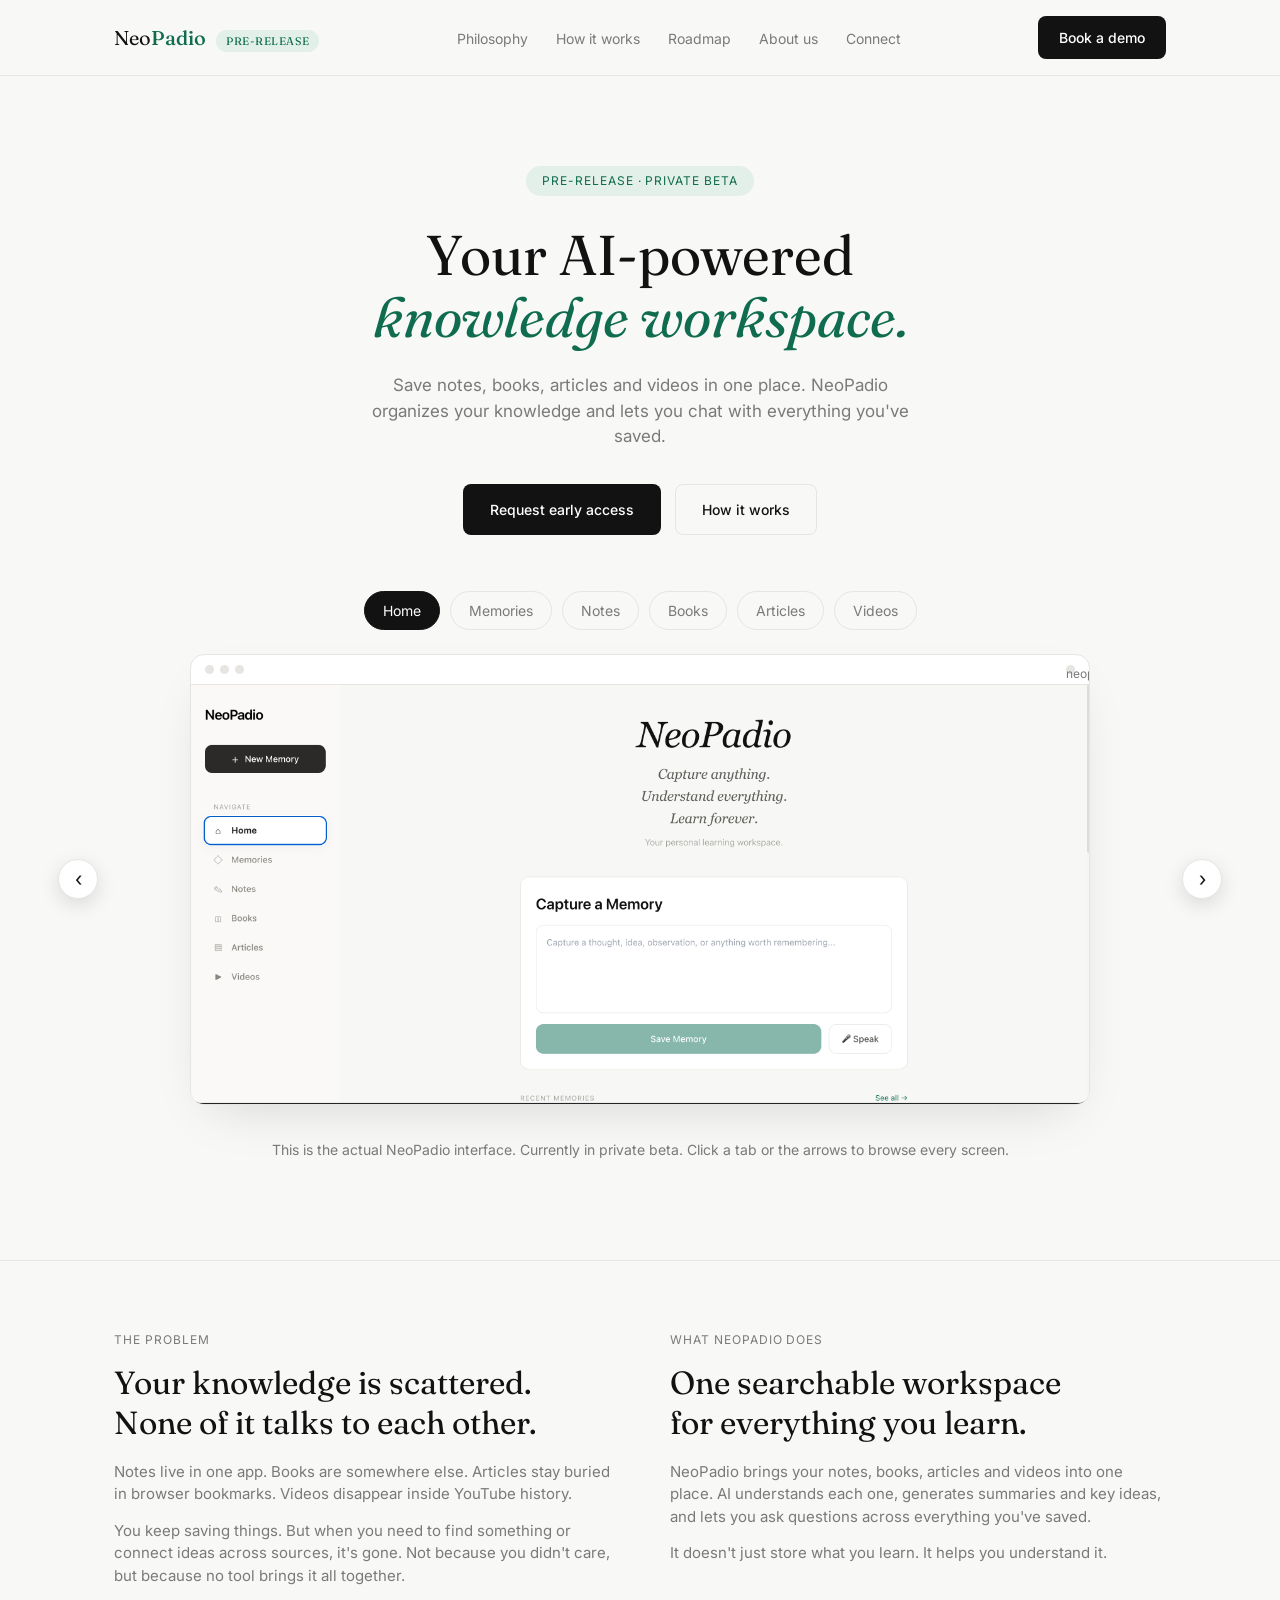
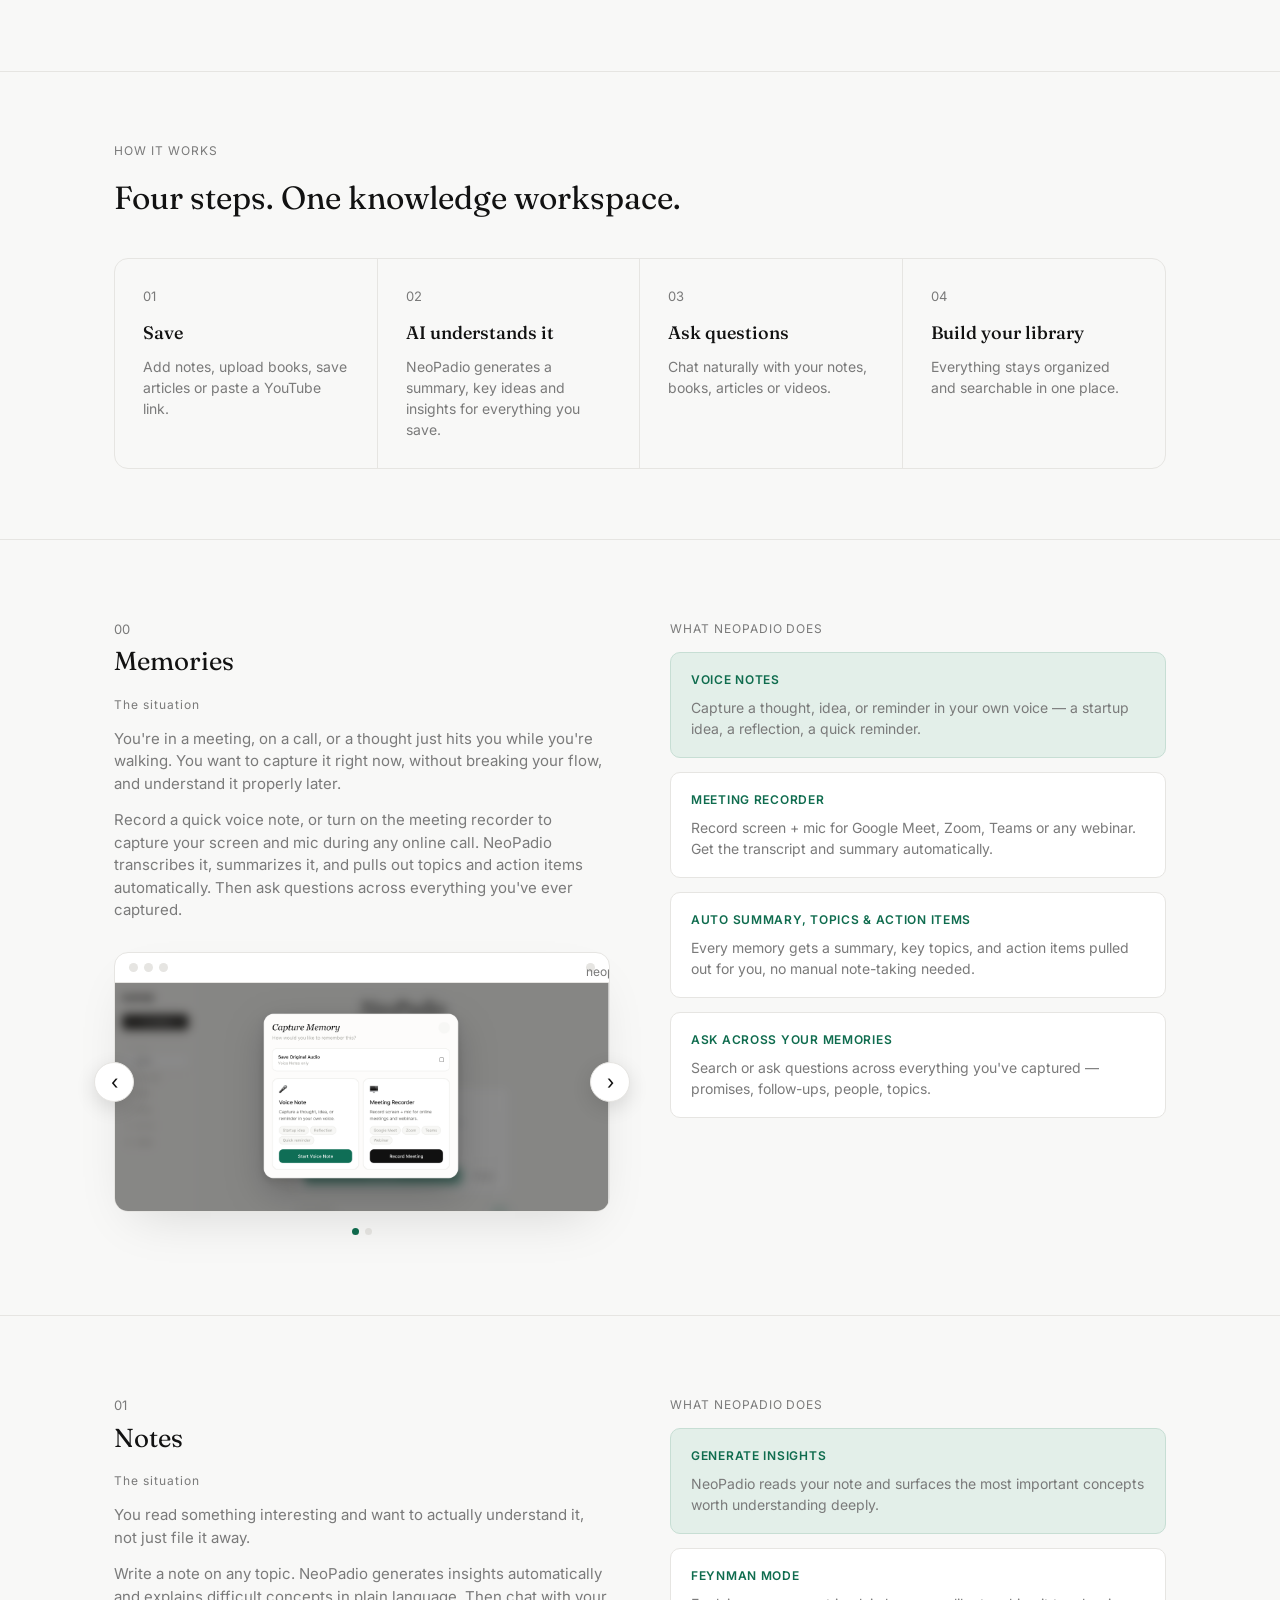
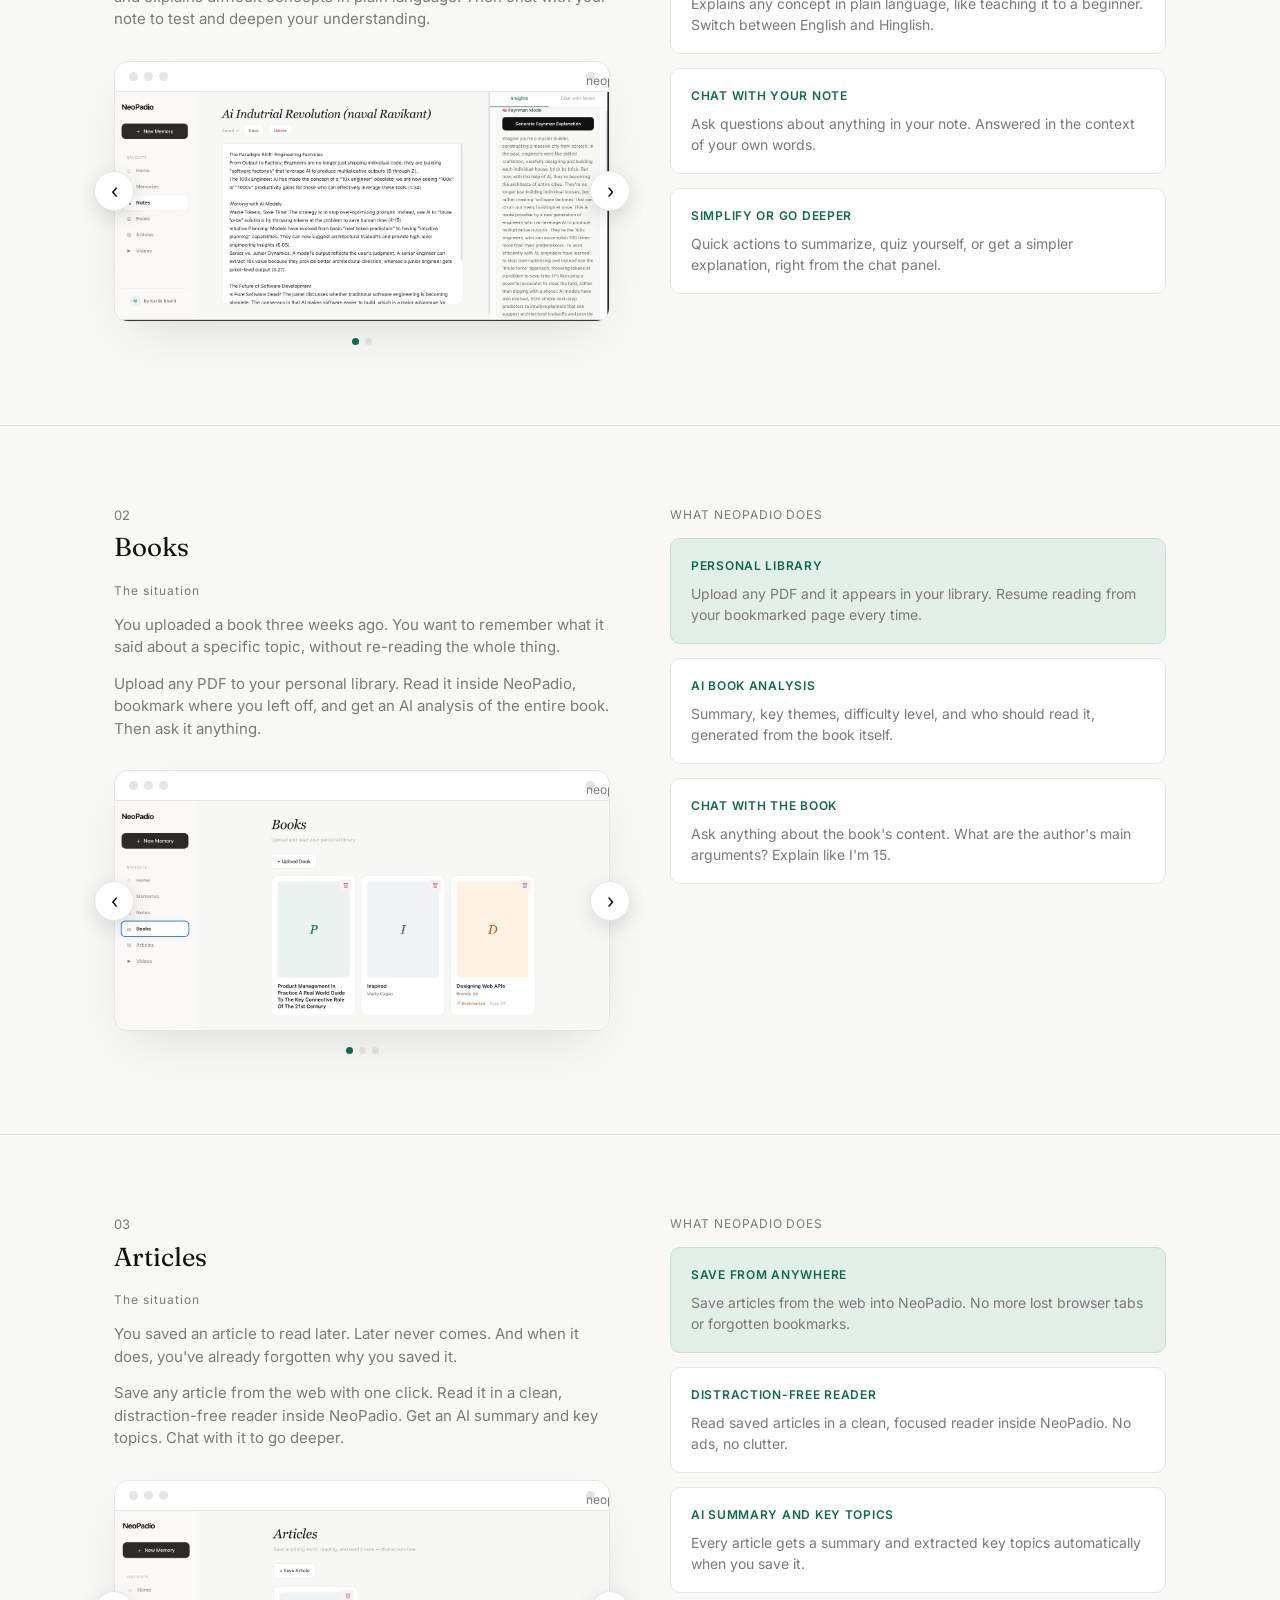
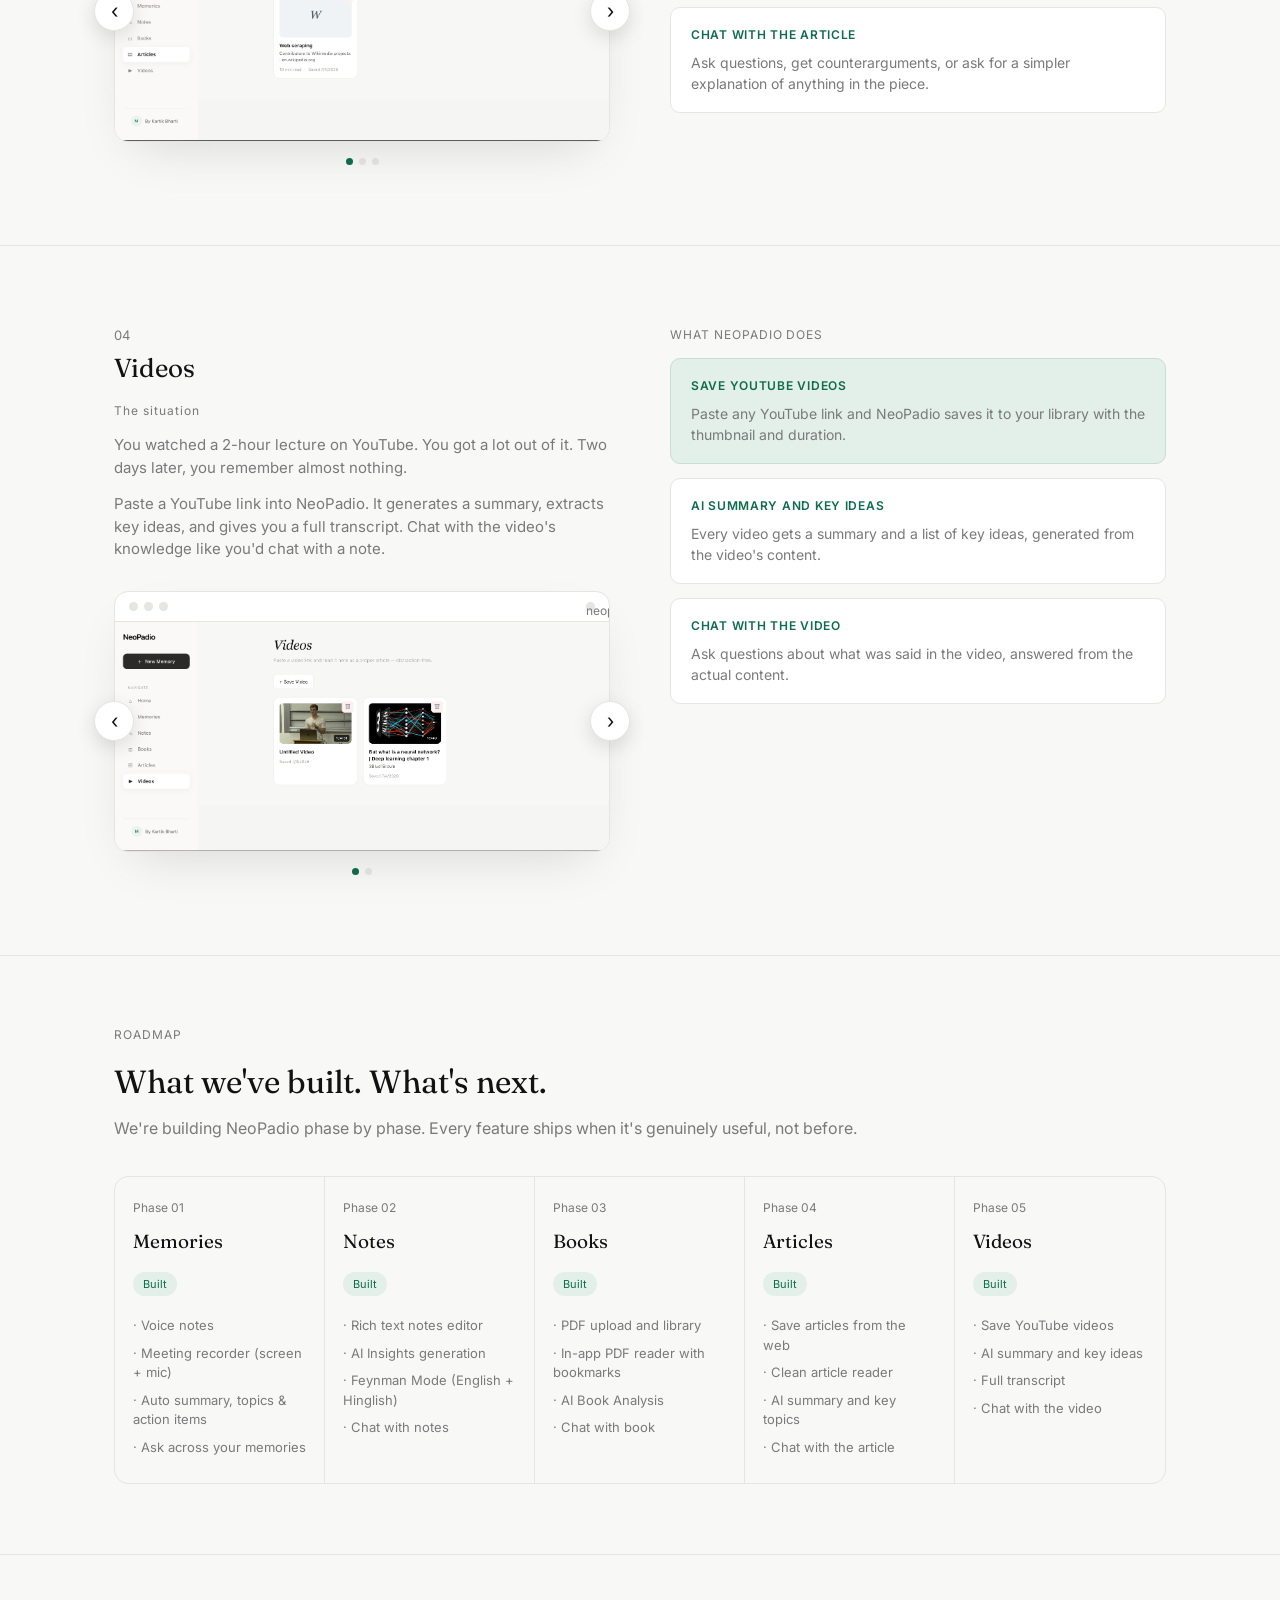
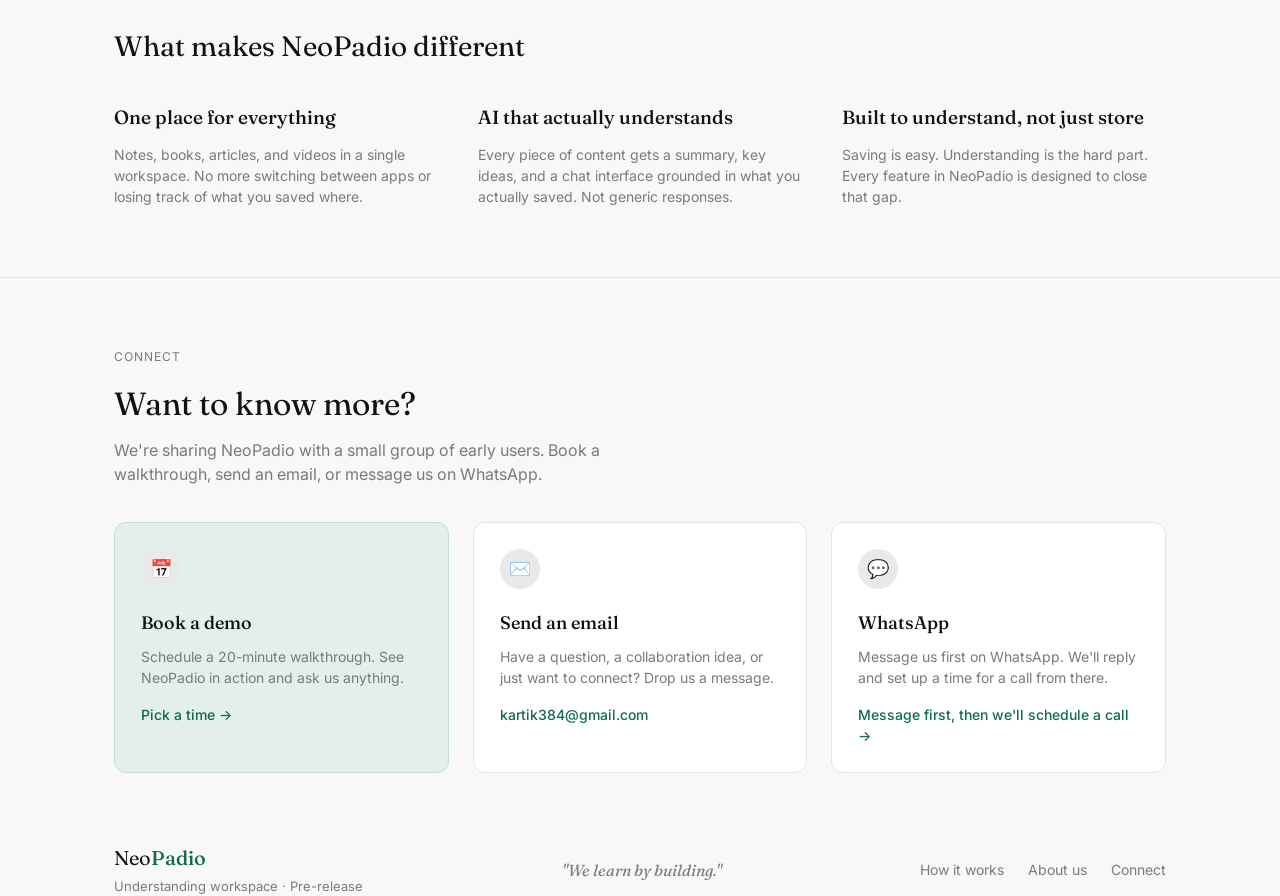
==== index.html @ d47ae8a3 "Initial NeoPadio marketing site Static landing page with hero product tour, feature deep-dives (Memo" ====
<!DOCTYPE html>
<html lang="en">
<head>
<meta charset="UTF-8">
<meta name="viewport" content="width=device-width, initial-scale=1.0">
<title>NeoPadio — Your AI-powered knowledge workspace</title>
<!-- Google Analytics — replace G-EGB7CDBP2E with your own Measurement ID from analytics.google.com -->
<script async src="https://www.googletagmanager.com/gtag/js?id=G-EGB7CDBP2E"></script>
<script>
  window.dataLayer = window.dataLayer || [];
  function gtag(){dataLayer.push(arguments);}
  gtag('js', new Date());
  gtag('config', 'G-EGB7CDBP2E');
</script>
<link rel="preconnect" href="https://fonts.googleapis.com">
<link rel="preconnect" href="https://fonts.gstatic.com" crossorigin>
<link href="https://fonts.googleapis.com/css2?family=Fraunces:ital,wght@0,400;0,500;0,600;1,400;1,500&family=Inter:wght@400;500;600&display=swap" rel="stylesheet">
<link rel="stylesheet" href="style.css">
</head>
<body>

<header>
  <nav>
    <div class="logo">Neo<b>Padio</b><span class="badge-pill">PRE-RELEASE</span></div>
    <ul class="nav-links">
      <li><a href="#philosophy">Philosophy</a></li>
      <li><a href="#sources">How it works</a></li>
      <li><a href="#roadmap">Roadmap</a></li>
      <li><a href="about.html">About us</a></li>
      <li><a href="#contact">Connect</a></li>
    </ul>
    <a href="#contact" class="btn btn-dark">Book a demo</a>
  </nav>
</header>

<section class="hero" style="border-top:none;">
  <div class="wrap">
    <span class="eyebrow-pill">PRE-RELEASE · PRIVATE BETA</span>
    <h1>Your AI-powered<br><em>knowledge workspace.</em></h1>
    <p class="lead">Save notes, books, articles and videos in one place. NeoPadio organizes your knowledge and lets you chat with everything you've saved.</p>
    <div class="hero-ctas">
      <a href="#contact" class="btn btn-dark">Request early access</a>
      <a href="#sources" class="btn btn-outline">How it works</a>
    </div>
    <div class="tabs" id="hero-tabs">
      <span class="tab active" data-tab="home" onclick="selectHeroTab('home')">Home</span>
      <span class="tab" data-tab="memories" onclick="selectHeroTab('memories')">Memories</span>
      <span class="tab" data-tab="notes" onclick="selectHeroTab('notes')">Notes</span>
      <span class="tab" data-tab="books" onclick="selectHeroTab('books')">Books</span>
      <span class="tab" data-tab="articles" onclick="selectHeroTab('articles')">Articles</span>
      <span class="tab" data-tab="videos" onclick="selectHeroTab('videos')">Videos</span>
    </div>
    <div class="mockup-carousel">
      <span class="carousel-btn hero-btn prev" onclick="heroPrev()" aria-label="Previous screenshot">&#8249;</span>
      <div class="mockup">
        <div class="mockup-bar"><span></span><span></span><span></span><span class="url">neopadio.com</span></div>
        <div class="mockup-img-wrap" onclick="openHeroLightbox()">
          <img id="img-hero" src="assets/hero.png" alt="NeoPadio interface preview">
        </div>
      </div>
      <span class="carousel-btn hero-btn next" onclick="heroNext()" aria-label="Next screenshot">&#8250;</span>
    </div>
    <div class="gallery-dots" id="dots-hero"></div>
    <p class="mockup-caption">This is the actual NeoPadio interface. Currently in private beta. Click a tab or the arrows to browse every screen.</p>
  </div>
</section>

<section id="philosophy">
  <div class="wrap two-col">
    <div>
      <div class="eyebrow">The problem</div>
      <h2>Your knowledge is scattered.<br>None of it talks to each other.</h2>
      <p>Notes live in one app. Books are somewhere else. Articles stay buried in browser bookmarks. Videos disappear inside YouTube history.</p>
      <p>You keep saving things. But when you need to find something or connect ideas across sources, it's gone. Not because you didn't care, but because no tool brings it all together.</p>
    </div>
    <div>
      <div class="eyebrow">What NeoPadio does</div>
      <h2>One searchable workspace<br>for everything you learn.</h2>
      <p>NeoPadio brings your notes, books, articles and videos into one place. AI understands each one, generates summaries and key ideas, and lets you ask questions across everything you've saved.</p>
      <p>It doesn't just store what you learn. It helps you understand it.</p>
    </div>
  </div>
</section>

<section id="sources">
  <div class="wrap">
    <div class="eyebrow">How it works</div>
    <h2 style="font-size:32px;">Four steps. One knowledge workspace.</h2>
    <div class="cards-4">
      <div class="card"><div class="num">01</div><h3>Save</h3><p>Add notes, upload books, save articles or paste a YouTube link.</p></div>
      <div class="card"><div class="num">02</div><h3>AI understands it</h3><p>NeoPadio generates a summary, key ideas and insights for everything you save.</p></div>
      <div class="card"><div class="num">03</div><h3>Ask questions</h3><p>Chat naturally with your notes, books, articles or videos.</p></div>
      <div class="card"><div class="num">04</div><h3>Build your library</h3><p>Everything stays organized and searchable in one place.</p></div>
    </div>
  </div>
</section>

<!-- MEMORIES -->
<section class="feature">
  <div class="wrap two-col">
    <div>
      <div class="index">00</div>
      <h2 style="font-size:26px;">Memories</h2>
      <div class="situation-label" style="margin-top:18px;">The situation</div>
      <p>You're in a meeting, on a call, or a thought just hits you while you're walking. You want to capture it right now, without breaking your flow, and understand it properly later.</p>
      <p>Record a quick voice note, or turn on the meeting recorder to capture your screen and mic during any online call. NeoPadio transcribes it, summarizes it, and pulls out topics and action items automatically. Then ask questions across everything you've ever captured.</p>
      <div class="mockup-carousel" style="margin-top:30px;">
        <span class="carousel-btn prev" onclick="prevImage('memories')" aria-label="Previous screenshot">&#8249;</span>
        <div class="mockup">
          <div class="mockup-bar"><span></span><span></span><span></span><span class="url">neopadio.com</span></div>
          <div class="mockup-img-wrap" onclick="openLightbox('memories',galleryState.memories)">
            <img id="img-memories" src="assets/memories-1.png" alt="Capture Memory: Voice Note or Meeting Recorder">
          </div>
        </div>
        <span class="carousel-btn next" onclick="nextImage('memories')" aria-label="Next screenshot">&#8250;</span>
      </div>
      <div class="gallery-dots" id="dots-memories"></div>
    </div>
    <div class="feature-highlights">
      <div class="eyebrow">What NeoPadio does</div>
      <div class="h-card active"><div class="h-title">Voice Notes</div><p>Capture a thought, idea, or reminder in your own voice — a startup idea, a reflection, a quick reminder.</p></div>
      <div class="h-card"><div class="h-title">Meeting Recorder</div><p>Record screen + mic for Google Meet, Zoom, Teams or any webinar. Get the transcript and summary automatically.</p></div>
      <div class="h-card"><div class="h-title">Auto summary, topics &amp; action items</div><p>Every memory gets a summary, key topics, and action items pulled out for you, no manual note-taking needed.</p></div>
      <div class="h-card"><div class="h-title">Ask across your memories</div><p>Search or ask questions across everything you've captured — promises, follow-ups, people, topics.</p></div>
    </div>
  </div>
</section>

<!-- NOTES -->
<section class="feature">
  <div class="wrap two-col">
    <div>
      <div class="index">01</div>
      <h2 style="font-size:26px;">Notes</h2>
      <div class="situation-label" style="margin-top:18px;">The situation</div>
      <p>You read something interesting and want to actually understand it, not just file it away.</p>
      <p>Write a note on any topic. NeoPadio generates insights automatically and explains difficult concepts in plain language. Then chat with your note to test and deepen your understanding.</p>
      <div class="mockup-carousel" style="margin-top:30px;">
        <span class="carousel-btn prev" onclick="prevImage('notes')" aria-label="Previous screenshot">&#8249;</span>
        <div class="mockup">
          <div class="mockup-bar"><span></span><span></span><span></span><span class="url">neopadio.com</span></div>
          <div class="mockup-img-wrap" onclick="openLightbox('notes',galleryState.notes)">
            <img id="img-notes" src="assets/notes-1.png" alt="AI Insights panel: Feynman Mode explains a note on AI and the Industrial Revolution">
          </div>
        </div>
        <span class="carousel-btn next" onclick="nextImage('notes')" aria-label="Next screenshot">&#8250;</span>
      </div>
      <div class="gallery-dots" id="dots-notes"></div>
    </div>
    <div class="feature-highlights">
      <div class="eyebrow">What NeoPadio does</div>
      <div class="h-card active"><div class="h-title">Generate Insights</div><p>NeoPadio reads your note and surfaces the most important concepts worth understanding deeply.</p></div>
      <div class="h-card"><div class="h-title">Feynman Mode</div><p>Explains any concept in plain language, like teaching it to a beginner. Switch between English and Hinglish.</p></div>
      <div class="h-card"><div class="h-title">Chat with your note</div><p>Ask questions about anything in your note. Answered in the context of your own words.</p></div>
      <div class="h-card"><div class="h-title">Simplify or go deeper</div><p>Quick actions to summarize, quiz yourself, or get a simpler explanation, right from the chat panel.</p></div>
    </div>
  </div>
</section>

<!-- BOOKS -->
<section class="feature">
  <div class="wrap two-col">
    <div>
      <div class="index">02</div>
      <h2 style="font-size:26px;">Books</h2>
      <div class="situation-label" style="margin-top:18px;">The situation</div>
      <p>You uploaded a book three weeks ago. You want to remember what it said about a specific topic, without re-reading the whole thing.</p>
      <p>Upload any PDF to your personal library. Read it inside NeoPadio, bookmark where you left off, and get an AI analysis of the entire book. Then ask it anything.</p>
      <div class="mockup-carousel" style="margin-top:30px;">
        <span class="carousel-btn prev" onclick="prevImage('books')" aria-label="Previous screenshot">&#8249;</span>
        <div class="mockup">
          <div class="mockup-bar"><span></span><span></span><span></span><span class="url">neopadio.com</span></div>
          <div class="mockup-img-wrap" onclick="openLightbox('books',galleryState.books)">
            <img id="img-books" src="assets/books-1.png" alt="Your personal book library with uploaded PDFs">
          </div>
        </div>
        <span class="carousel-btn next" onclick="nextImage('books')" aria-label="Next screenshot">&#8250;</span>
      </div>
      <div class="gallery-dots" id="dots-books"></div>
    </div>
    <div class="feature-highlights">
      <div class="eyebrow">What NeoPadio does</div>
      <div class="h-card active"><div class="h-title">Personal Library</div><p>Upload any PDF and it appears in your library. Resume reading from your bookmarked page every time.</p></div>
      <div class="h-card"><div class="h-title">AI Book Analysis</div><p>Summary, key themes, difficulty level, and who should read it, generated from the book itself.</p></div>
      <div class="h-card"><div class="h-title">Chat with the book</div><p>Ask anything about the book's content. What are the author's main arguments? Explain like I'm 15.</p></div>
    </div>
  </div>
</section>

<!-- ARTICLES -->
<section class="feature">
  <div class="wrap two-col">
    <div>
      <div class="index">03</div>
      <h2 style="font-size:26px;">Articles</h2>
      <div class="situation-label" style="margin-top:18px;">The situation</div>
      <p>You saved an article to read later. Later never comes. And when it does, you've already forgotten why you saved it.</p>
      <p>Save any article from the web with one click. Read it in a clean, distraction-free reader inside NeoPadio. Get an AI summary and key topics. Chat with it to go deeper.</p>
      <div class="mockup-carousel" style="margin-top:30px;">
        <span class="carousel-btn prev" onclick="prevImage('articles')" aria-label="Previous screenshot">&#8249;</span>
        <div class="mockup">
          <div class="mockup-bar"><span></span><span></span><span></span><span class="url">neopadio.com</span></div>
          <div class="mockup-img-wrap" onclick="openLightbox('articles',galleryState.articles)">
            <img id="img-articles" src="assets/articles-1.png" alt="Articles library: everything you've saved, in one place">
          </div>
        </div>
        <span class="carousel-btn next" onclick="nextImage('articles')" aria-label="Next screenshot">&#8250;</span>
      </div>
      <div class="gallery-dots" id="dots-articles"></div>
    </div>
    <div class="feature-highlights">
      <div class="eyebrow">What NeoPadio does</div>
      <div class="h-card active"><div class="h-title">Save from anywhere</div><p>Save articles from the web into NeoPadio. No more lost browser tabs or forgotten bookmarks.</p></div>
      <div class="h-card"><div class="h-title">Distraction-free reader</div><p>Read saved articles in a clean, focused reader inside NeoPadio. No ads, no clutter.</p></div>
      <div class="h-card"><div class="h-title">AI summary and key topics</div><p>Every article gets a summary and extracted key topics automatically when you save it.</p></div>
      <div class="h-card"><div class="h-title">Chat with the article</div><p>Ask questions, get counterarguments, or ask for a simpler explanation of anything in the piece.</p></div>
    </div>
  </div>
</section>

<!-- VIDEOS -->
<section class="feature">
  <div class="wrap two-col">
    <div>
      <div class="index">04</div>
      <h2 style="font-size:26px;">Videos</h2>
      <div class="situation-label" style="margin-top:18px;">The situation</div>
      <p>You watched a 2-hour lecture on YouTube. You got a lot out of it. Two days later, you remember almost nothing.</p>
      <p>Paste a YouTube link into NeoPadio. It generates a summary, extracts key ideas, and gives you a full transcript. Chat with the video's knowledge like you'd chat with a note.</p>
      <div class="mockup-carousel" style="margin-top:30px;">
        <span class="carousel-btn prev" onclick="prevImage('videos')" aria-label="Previous screenshot">&#8249;</span>
        <div class="mockup">
          <div class="mockup-bar"><span></span><span></span><span></span><span class="url">neopadio.com</span></div>
          <div class="mockup-img-wrap" onclick="openLightbox('videos',galleryState.videos)">
            <img id="img-videos" src="assets/videos-1.png" alt="Videos library: saved YouTube videos with thumbnails and duration">
          </div>
        </div>
        <span class="carousel-btn next" onclick="nextImage('videos')" aria-label="Next screenshot">&#8250;</span>
      </div>
      <div class="gallery-dots" id="dots-videos"></div>
    </div>
    <div class="feature-highlights">
      <div class="eyebrow">What NeoPadio does</div>
      <div class="h-card active"><div class="h-title">Save YouTube videos</div><p>Paste any YouTube link and NeoPadio saves it to your library with the thumbnail and duration.</p></div>
      <div class="h-card"><div class="h-title">AI summary and key ideas</div><p>Every video gets a summary and a list of key ideas, generated from the video's content.</p></div>
      <div class="h-card"><div class="h-title">Chat with the video</div><p>Ask questions about what was said in the video, answered from the actual content.</p></div>
    </div>
  </div>
</section>

<section id="roadmap">
  <div class="wrap">
    <div class="eyebrow">Roadmap</div>
    <h2 style="font-size:32px;">What we've built. What's next.</h2>
    <p style="color:var(--muted);margin-top:10px;">We're building NeoPadio phase by phase. Every feature ships when it's genuinely useful, not before.</p>
    <div class="roadmap-cards">
      <div class="card">
        <div class="phase-num">Phase 01</div>
        <div class="phase-title">Memories</div>
        <span class="status-pill built">Built</span>
        <ul>
          <li>Voice notes</li>
          <li>Meeting recorder (screen + mic)</li>
          <li>Auto summary, topics &amp; action items</li>
          <li>Ask across your memories</li>
        </ul>
      </div>
      <div class="card">
        <div class="phase-num">Phase 02</div>
        <div class="phase-title">Notes</div>
        <span class="status-pill built">Built</span>
        <ul>
          <li>Rich text notes editor</li>
          <li>AI Insights generation</li>
          <li>Feynman Mode (English + Hinglish)</li>
          <li>Chat with notes</li>
        </ul>
      </div>
      <div class="card">
        <div class="phase-num">Phase 03</div>
        <div class="phase-title">Books</div>
        <span class="status-pill built">Built</span>
        <ul>
          <li>PDF upload and library</li>
          <li>In-app PDF reader with bookmarks</li>
          <li>AI Book Analysis</li>
          <li>Chat with book</li>
        </ul>
      </div>
      <div class="card">
        <div class="phase-num">Phase 04</div>
        <div class="phase-title">Articles</div>
        <span class="status-pill built">Built</span>
        <ul>
          <li>Save articles from the web</li>
          <li>Clean article reader</li>
          <li>AI summary and key topics</li>
          <li>Chat with the article</li>
        </ul>
      </div>
      <div class="card">
        <div class="phase-num">Phase 05</div>
        <div class="phase-title">Videos</div>
        <span class="status-pill built">Built</span>
        <ul>
          <li>Save YouTube videos</li>
          <li>AI summary and key ideas</li>
          <li>Full transcript</li>
          <li>Chat with the video</li>
        </ul>
      </div>
    </div>
  </div>
</section>

<section>
  <div class="wrap">
    <h2 style="font-size:28px;margin-bottom:10px;">What makes NeoPadio different</h2>
    <div class="diff-cards">
      <div><h3>One place for everything</h3><p>Notes, books, articles, and videos in a single workspace. No more switching between apps or losing track of what you saved where.</p></div>
      <div><h3>AI that actually understands</h3><p>Every piece of content gets a summary, key ideas, and a chat interface grounded in what you actually saved. Not generic responses.</p></div>
      <div><h3>Built to understand, not just store</h3><p>Saving is easy. Understanding is the hard part. Every feature in NeoPadio is designed to close that gap.</p></div>
    </div>
  </div>
</section>

<section id="contact">
  <div class="wrap">
    <div class="eyebrow">Connect</div>
    <h2 style="font-size:32px;">Want to know more?</h2>
    <p style="color:var(--muted);margin-top:10px;max-width:560px;">We're sharing NeoPadio with a small group of early users. Book a walkthrough, send an email, or message us on WhatsApp.</p>
    <div class="connect-cards">
      <a href="https://calendly.com/YOUR_CALENDLY_LINK" class="connect-card active">
        <div class="icon-circle">📅</div>
        <h3>Book a demo</h3>
        <p>Schedule a 20-minute walkthrough. See NeoPadio in action and ask us anything.</p>
        <div class="link">Pick a time →</div>
      </a>
      <a href="mailto:kartik384@gmail.com" class="connect-card">
        <div class="icon-circle">✉️</div>
        <h3>Send an email</h3>
        <p>Have a question, a collaboration idea, or just want to connect? Drop us a message.</p>
        <div class="link">kartik384@gmail.com</div>
      </a>
      <a href="https://wa.me/919899485909" class="connect-card">
        <div class="icon-circle">💬</div>
        <h3>WhatsApp</h3>
        <p>Message us first on WhatsApp. We'll reply and set up a time for a call from there.</p>
        <div class="link">Message first, then we'll schedule a call →</div>
      </a>
    </div>
  </div>
</section>

<footer class="wrap">
  <div>
    <div class="logo">Neo<b>Padio</b></div>
    <div style="color:var(--muted);font-size:13px;margin-top:4px;">Understanding workspace · Pre-release</div>
  </div>
  <div class="quote">"We learn by building."</div>
  <div class="foot-links">
    <a href="#sources">How it works</a>
    <a href="about.html">About us</a>
    <a href="#contact">Connect</a>
  </div>
</footer>

<div class="lightbox" id="lightbox" onclick="if(event.target===this)closeLightbox()">
  <span class="lightbox-close" onclick="closeLightbox()">&times;</span>
  <span class="lightbox-nav lightbox-prev" onclick="lbPrev()">&#8249;</span>
  <img id="lightbox-img" src="" alt="NeoPadio screenshot, enlarged">
  <span class="lightbox-nav lightbox-next" onclick="lbNext()">&#8250;</span>
  <div class="lightbox-dots" id="lightbox-dots"></div>
</div>

<script>
  const galleries = {
    home: ['assets/hero.png'],
    memories: ['assets/memories-1.png','assets/memories-2.png'],
    notes: ['assets/notes-1.png','assets/notes-2.png'],
    books: ['assets/books-1.png','assets/books-2.png','assets/books-3.png'],
    articles: ['assets/articles-1.png','assets/articles-2.png','assets/articles-3.png'],
    videos: ['assets/videos-1.png','assets/videos-2.png']
  };
  const galleryState = {};
  Object.keys(galleries).forEach(k => galleryState[k] = 0);

  function renderDots(key){
    const dotsEl = document.getElementById('dots-' + key);
    if(!dotsEl) return;
    const imgs = galleries[key];
    if(imgs.length <= 1){ dotsEl.innerHTML = ''; return; }
    dotsEl.innerHTML = imgs.map((_, i) =>
      '<span class="' + (i === galleryState[key] ? 'active' : '') + '" onclick="event.stopPropagation();setImage(\'' + key + '\',' + i + ')"></span>'
    ).join('');
  }

  function setImage(key, idx){
    galleryState[key] = idx;
    const img = document.getElementById('img-' + key);
    if(img) img.src = galleries[key][idx];
    renderDots(key);
  }

  function prevImage(key){ const g = galleries[key]; setImage(key, (galleryState[key] - 1 + g.length) % g.length); }
  function nextImage(key){ const g = galleries[key]; setImage(key, (galleryState[key] + 1) % g.length); }

  /* hero carousel: ONE continuous tour across every screenshot on the site.
     Arrows move through home -> memories -> notes -> books -> articles -> videos, in order.
     Clicking a tab jumps straight to the first screenshot of that section. */
  const heroOrder = ['home','memories','notes','books','articles','videos'];
  const heroAll = [];
  heroOrder.forEach(function(tab){
    galleries[tab].forEach(function(src, i){ heroAll.push({ tab: tab, src: src, localIndex: i }); });
  });
  let heroPos = 0;

  function updateHeroFromPos(){
    const item = heroAll[heroPos];
    document.getElementById('img-hero').src = item.src;
    document.querySelectorAll('#hero-tabs .tab').forEach(function(el){
      el.classList.toggle('active', el.getAttribute('data-tab') === item.tab);
    });
    renderHeroDots(item.tab, item.localIndex);
  }

  function renderHeroDots(tab, localIndex){
    const dotsEl = document.getElementById('dots-hero');
    const imgs = galleries[tab];
    if(imgs.length <= 1){ dotsEl.innerHTML = ''; return; }
    dotsEl.innerHTML = imgs.map((_, i) =>
      '<span class="' + (i === localIndex ? 'active' : '') + '" onclick="event.stopPropagation();heroGotoLocal(\'' + tab + '\',' + i + ')"></span>'
    ).join('');
  }

  function heroGotoLocal(tab, i){
    heroPos = heroAll.findIndex(function(item){ return item.tab === tab && item.localIndex === i; });
    updateHeroFromPos();
  }

  function selectHeroTab(tab){
    heroPos = heroAll.findIndex(function(item){ return item.tab === tab; });
    updateHeroFromPos();
  }

  function heroPrev(){ heroPos = (heroPos - 1 + heroAll.length) % heroAll.length; updateHeroFromPos(); }
  function heroNext(){ heroPos = (heroPos + 1) % heroAll.length; updateHeroFromPos(); }

  function openHeroLightbox(){
    openLightboxFromArray(heroAll.map(function(it){ return it.src; }), heroPos, function(i){
      heroPos = i;
      updateHeroFromPos();
    });
  }

  /* lightbox: generic — works off any array of image paths, with an optional
     callback so the underlying inline gallery (hero or a feature section)
     stays in sync as you browse. */
  let lbImages = [], lbIndex = 0, lbOnChange = null;

  function openLightboxFromArray(images, idx, onChange){
    lbImages = images;
    lbIndex = idx || 0;
    lbOnChange = onChange || null;
    renderLightbox();
    document.getElementById('lightbox').classList.add('open');
  }

  function openLightbox(key, idx){
    openLightboxFromArray(galleries[key], idx, function(i){ setImage(key, i); });
  }

  function renderLightbox(){
    document.getElementById('lightbox-img').src = lbImages[lbIndex];
    const dotsEl = document.getElementById('lightbox-dots');
    dotsEl.innerHTML = lbImages.length > 1 ? lbImages.map((_, i) =>
      '<span class="' + (i === lbIndex ? 'active' : '') + '" onclick="lbGoto(' + i + ')"></span>'
    ).join('') : '';
    document.querySelector('.lightbox-prev').style.display = lbImages.length > 1 ? 'block' : 'none';
    document.querySelector('.lightbox-next').style.display = lbImages.length > 1 ? 'block' : 'none';
    if(lbOnChange) lbOnChange(lbIndex);
  }

  function lbGoto(i){ lbIndex = i; renderLightbox(); }
  function lbPrev(){ lbIndex = (lbIndex - 1 + lbImages.length) % lbImages.length; renderLightbox(); }
  function lbNext(){ lbIndex = (lbIndex + 1) % lbImages.length; renderLightbox(); }
  function closeLightbox(){ document.getElementById('lightbox').classList.remove('open'); }

  document.addEventListener('keydown', function(e){
    if(!document.getElementById('lightbox').classList.contains('open')) return;
    if(e.key === 'Escape') closeLightbox();
    if(e.key === 'ArrowLeft') lbPrev();
    if(e.key === 'ArrowRight') lbNext();
  });

  Object.keys(galleries).forEach(renderDots);
  updateHeroFromPos();
</script>

</body>
</html>
---- style.css ----
:root{
  --bg:#f8f8f7;
  --card:#ffffff;
  --text:#121212;
  --muted:#7a7a7a;
  --border:#e6e5e2;
  --green:#0f6c4e;
  --green-bg:#e3efe9;
}
*{box-sizing:border-box;margin:0;padding:0;}
body{
  font-family:'Inter',sans-serif;
  background:var(--bg);
  color:var(--text);
  line-height:1.5;
  -webkit-font-smoothing:antialiased;
}
a{color:inherit;text-decoration:none;}
.wrap{max-width:1100px;margin:0 auto;padding:0 24px;}
h1,h2,h3{font-family:'Fraunces',Georgia,serif;font-weight:400;}
em{font-style:italic;color:var(--green);font-family:'Fraunces',Georgia,serif;}

/* NAV */
header{
  position:sticky;top:0;z-index:50;
  background:rgba(248,248,247,0.92);
  backdrop-filter:blur(6px);
  border-bottom:1px solid var(--border);
}
nav{
  max-width:1100px;margin:0 auto;padding:16px 24px;
  display:flex;align-items:center;justify-content:space-between;
}
.logo{font-family:'Fraunces',serif;font-size:20px;}
.logo b{color:var(--green);font-weight:500;}
.badge-pill{
  font-size:11px;letter-spacing:.05em;color:var(--green);
  background:var(--green-bg);border-radius:999px;padding:4px 10px;margin-left:10px;
}
.nav-links{display:flex;gap:28px;align-items:center;list-style:none;}
.nav-links a{font-size:14px;color:var(--muted);}
.nav-links a:hover{color:var(--text);}
.btn{
  display:inline-block;padding:10px 20px;border-radius:8px;font-size:14px;font-weight:500;
  border:1px solid transparent;cursor:pointer;
}
.btn-dark{background:#121212;color:#fff;}
.btn-outline{border-color:var(--border);color:var(--text);background:transparent;}

/* HERO */
.hero{padding:90px 0 40px;text-align:center;}
.eyebrow-pill{
  display:inline-block;font-size:12px;letter-spacing:.08em;color:var(--green);
  background:var(--green-bg);border-radius:999px;padding:6px 16px;margin-bottom:28px;
}
.hero h1{font-size:56px;line-height:1.1;font-weight:400;}
.hero p.lead{max-width:560px;margin:26px auto 34px;color:var(--muted);font-size:17px;}
.hero-ctas{display:flex;gap:14px;justify-content:center;margin-bottom:56px;}
.hero-ctas .btn{padding:14px 26px;}

.tabs{display:flex;gap:10px;justify-content:center;margin-bottom:24px;flex-wrap:wrap;}
.tab{
  padding:8px 18px;border-radius:999px;border:1px solid var(--border);font-size:14px;color:var(--muted);
}
.tab.active{background:#121212;color:#fff;border-color:#121212;}

.mockup{
  max-width:900px;margin:0 auto;border:1px solid var(--border);border-radius:14px;
  background:var(--card);overflow:hidden;box-shadow:0 20px 50px -20px rgba(0,0,0,.15);
}
.mockup-bar{
  display:flex;align-items:center;gap:6px;padding:10px 14px;border-bottom:1px solid var(--border);
}
.mockup-bar span{width:9px;height:9px;border-radius:50%;background:var(--border);}
.mockup-bar .url{margin-left:auto;font-size:12px;color:var(--muted);}
.mockup-body{padding:40px 20px;min-height:260px;display:flex;align-items:center;justify-content:center;
  color:var(--muted);font-size:13px;background:repeating-linear-gradient(45deg,#fafafa,#fafafa 10px,#f3f3f2 10px,#f3f3f2 20px);}
.mockup-caption{text-align:center;color:var(--muted);font-size:14px;margin:18px 0 60px;}

/* real screenshot gallery */
.mockup-img-wrap{position:relative;cursor:zoom-in;background:#fff;}
.mockup-img-wrap img{width:100%;display:block;}
.mockup-img-wrap::after{
  content:"⤢ Click to enlarge";position:absolute;right:12px;bottom:12px;
  background:rgba(18,18,18,.75);color:#fff;font-size:11px;padding:5px 10px;border-radius:6px;
  opacity:0;transition:opacity .15s;pointer-events:none;
}
.mockup-img-wrap:hover::after{opacity:1;}
.gallery-dots{display:flex;gap:6px;justify-content:center;margin-top:16px;}
.gallery-dots span{width:7px;height:7px;border-radius:50%;background:var(--border);cursor:pointer;}
.gallery-dots span.active{background:var(--green);}

/* carousel prev/next arrows */
.mockup-carousel{position:relative;}
.carousel-btn{
  position:absolute;top:50%;transform:translateY(-50%);
  width:40px;height:40px;border-radius:50%;background:#fff;border:1px solid var(--border);
  display:flex;align-items:center;justify-content:center;font-size:20px;line-height:1;color:#121212;
  cursor:pointer;box-shadow:0 6px 20px rgba(0,0,0,.12);z-index:5;user-select:none;
}
.carousel-btn:hover{background:#f2f2f0;}
.carousel-btn.prev{left:-20px;}
.carousel-btn.next{right:-20px;}
.carousel-btn.hero-btn.prev{left:-56px;}
.carousel-btn.hero-btn.next{right:-56px;}
@media (max-width:960px){
  .carousel-btn.hero-btn.prev{left:4px;}
  .carousel-btn.hero-btn.next{right:4px;}
}
@media (max-width:800px){
  .carousel-btn{width:32px;height:32px;font-size:16px;}
  .carousel-btn.prev{left:4px;}
  .carousel-btn.next{right:4px;}
}

/* lightbox */
.lightbox{
  position:fixed;inset:0;background:rgba(15,15,15,.88);display:none;
  align-items:center;justify-content:center;z-index:200;padding:40px;
}
.lightbox.open{display:flex;}
.lightbox img{max-width:min(1100px,92vw);max-height:88vh;border-radius:10px;box-shadow:0 30px 80px rgba(0,0,0,.5);}
.lightbox-close{position:absolute;top:24px;right:32px;color:#fff;font-size:32px;cursor:pointer;line-height:1;}
.lightbox-nav{position:absolute;top:50%;transform:translateY(-50%);color:#fff;font-size:36px;cursor:pointer;user-select:none;padding:10px;}
.lightbox-prev{left:16px;}
.lightbox-next{right:16px;}
.lightbox-dots{position:absolute;bottom:24px;left:50%;transform:translateX(-50%);display:flex;gap:8px;}
.lightbox-dots span{width:8px;height:8px;border-radius:50%;background:rgba(255,255,255,.4);cursor:pointer;}
.lightbox-dots span.active{background:#fff;}

/* SECTION generic */
section{padding:70px 0;border-top:1px solid var(--border);}
.eyebrow{font-size:12px;letter-spacing:.08em;color:var(--muted);text-transform:uppercase;margin-bottom:14px;}
.two-col{display:grid;grid-template-columns:1fr 1fr;gap:60px;}
.two-col h2{font-size:32px;line-height:1.25;margin-bottom:18px;}
.two-col p{color:var(--muted);margin-bottom:14px;font-size:15px;}

/* how it works cards */
.cards-4{display:grid;grid-template-columns:repeat(4,1fr);gap:0;border:1px solid var(--border);border-radius:14px;overflow:hidden;margin-top:36px;}
.cards-4 .card{padding:28px;border-right:1px solid var(--border);}
.cards-4 .card:last-child{border-right:none;}
.card .num{color:var(--muted);font-size:13px;margin-bottom:12px;}
.card h3{font-size:18px;font-weight:500;margin-bottom:10px;}
.card p{color:var(--muted);font-size:14px;}

/* feature deep dive */
.feature{padding:80px 0;border-top:1px solid var(--border);}
.feature .two-col{align-items:start;}
.feature .situation-label{color:var(--muted);font-size:12px;letter-spacing:.08em;margin-bottom:14px;}
.feature .index{color:var(--muted);font-size:13px;margin-bottom:6px;}
.feature-highlights .h-card{
  border:1px solid var(--border);border-radius:10px;padding:18px 20px;margin-bottom:14px;background:var(--card);
}
.feature-highlights .h-card.active{border-color:#c7ded4;background:var(--green-bg);}
.h-card .h-title{font-size:12px;letter-spacing:.06em;color:var(--green);text-transform:uppercase;margin-bottom:8px;font-weight:600;}
.h-card p{font-size:14px;color:var(--muted);margin:0;}

/* roadmap */
.roadmap-cards{display:grid;grid-template-columns:repeat(5,1fr);gap:0;border:1px solid var(--border);border-radius:14px;overflow:hidden;margin-top:36px;}
.roadmap-cards .card{padding:22px 18px;border-right:1px solid var(--border);}
.roadmap-cards .card:last-child{border-right:none;}
.phase-num{color:var(--muted);font-size:12px;margin-bottom:10px;}
.phase-title{font-size:19px;font-family:'Fraunces',serif;margin-bottom:14px;}
.phase-title.accent{color:var(--green);}
.status-pill{
  display:inline-block;font-size:11px;padding:4px 10px;border-radius:999px;margin-bottom:16px;
}
.status-pill.built{background:var(--green-bg);color:var(--green);}
.status-pill.next{background:#eee;color:var(--muted);}
.roadmap-cards ul{list-style:none;font-size:13px;color:var(--muted);}
.roadmap-cards li{padding:4px 0;}
.roadmap-cards li:before{content:"· ";}

/* differentiators */
.diff-cards{display:grid;grid-template-columns:repeat(3,1fr);gap:40px;margin-top:36px;}
.diff-cards h3{font-size:19px;font-weight:500;margin-bottom:12px;}
.diff-cards p{color:var(--muted);font-size:14px;}

/* connect */
.connect-cards{display:grid;grid-template-columns:repeat(3,1fr);gap:24px;margin-top:36px;}
.connect-card{border:1px solid var(--border);border-radius:12px;padding:26px;background:var(--card);}
.connect-card.active{border-color:#c7ded4;background:var(--green-bg);}
.icon-circle{width:40px;height:40px;border-radius:50%;background:#e9e9e7;display:flex;align-items:center;justify-content:center;margin-bottom:20px;font-size:18px;}
.connect-card h3{font-size:18px;font-weight:500;margin-bottom:10px;}
.connect-card p{color:var(--muted);font-size:14px;margin-bottom:16px;}
.connect-card .link{color:var(--green);font-size:14px;font-weight:500;}

footer{padding:40px 0;display:flex;align-items:center;justify-content:space-between;flex-wrap:wrap;gap:16px;}
footer .quote{color:var(--muted);font-style:italic;font-family:'Fraunces',serif;}
footer .foot-links{display:flex;gap:24px;font-size:14px;color:var(--muted);}

/* about page */
.about-hero{padding:60px 0;}
.about-hero h1{font-size:44px;margin-top:14px;}
.about-hero p{color:var(--muted);font-size:17px;margin-top:16px;max-width:600px;}
.back-link{font-size:14px;color:var(--muted);display:flex;align-items:center;gap:6px;}
.back-link:hover{color:var(--text);}

.founder-card{display:flex;gap:16px;margin-bottom:24px;}
.avatar-circle{
  width:56px;height:56px;border-radius:50%;background:var(--green-bg);color:var(--green);
  display:flex;align-items:center;justify-content:center;font-weight:600;font-size:16px;flex-shrink:0;
}
.founder-card h3{font-size:18px;font-weight:500;margin-bottom:2px;}
.founder-card .role{color:var(--muted);font-size:14px;margin-bottom:6px;}
.founder-card .li-link{color:var(--green);font-size:13px;font-weight:500;}
.about-col p{color:var(--muted);font-size:15px;margin-bottom:14px;}

.stand-for-item{padding:20px 0;border-top:1px solid var(--border);}
.stand-for-item:first-of-type{border-top:none;}
.stand-for-item .snum{
  display:inline-flex;width:30px;height:30px;border:1px solid var(--border);border-radius:50%;
  align-items:center;justify-content:center;font-size:12px;color:var(--muted);margin-bottom:12px;
}
.stand-for-item h3{font-size:18px;font-weight:500;margin-bottom:8px;}
.stand-for-item p{color:var(--muted);font-size:14px;}

.notes-grid{display:grid;grid-template-columns:1fr 1fr;gap:20px;margin-top:36px;}
.note-card{border:1px solid var(--border);border-radius:12px;padding:24px;background:var(--card);}
.note-card .note-date{color:var(--muted);font-size:13px;margin-bottom:10px;}
.note-card h3{font-size:19px;font-weight:500;margin-bottom:10px;}
.note-card p{color:var(--muted);font-size:14px;margin-bottom:16px;}
.note-card .tag{font-size:11px;letter-spacing:.06em;color:var(--muted);text-transform:uppercase;}

@media (max-width:800px){
  .two-col,.cards-4,.roadmap-cards,.diff-cards,.connect-cards,.notes-grid{grid-template-columns:1fr;}
  .cards-4 .card,.roadmap-cards .card{border-right:none;border-bottom:1px solid var(--border);}
  .hero h1{font-size:38px;}
  .nav-links{display:none;}
}
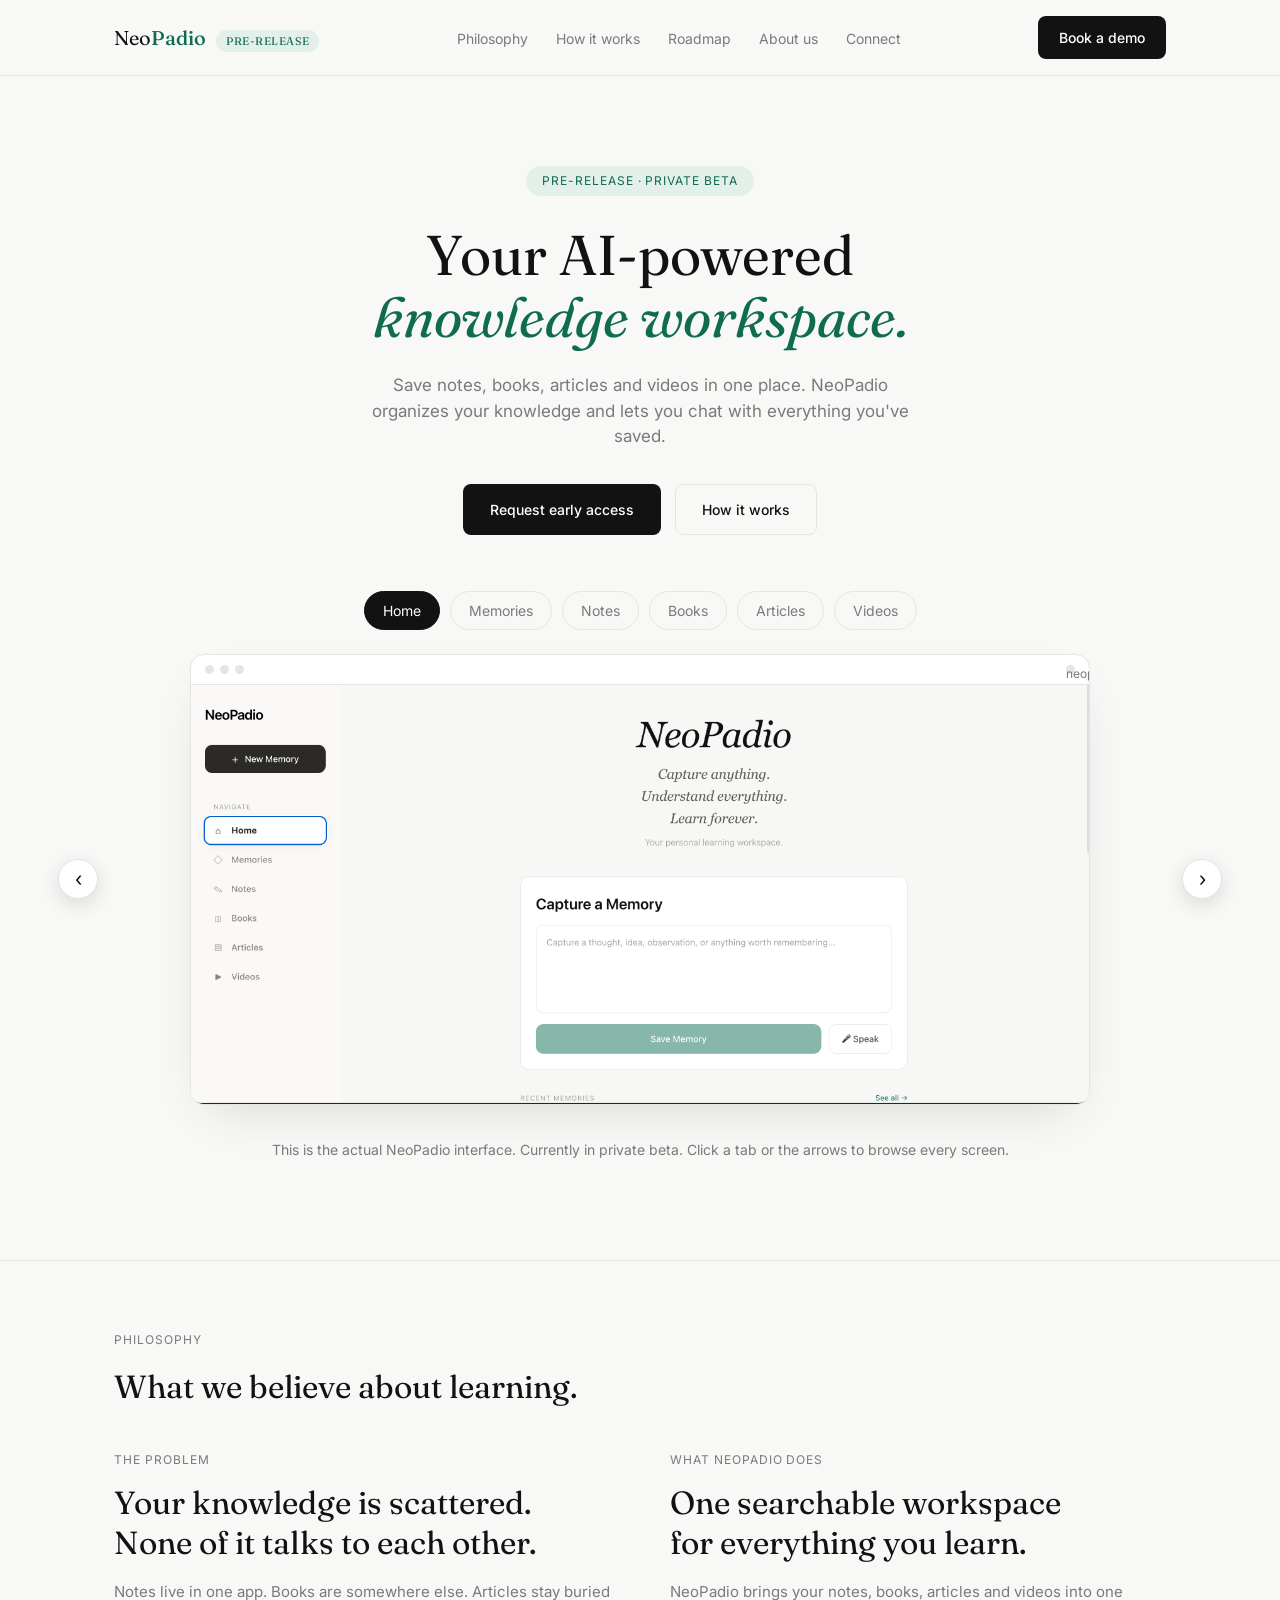
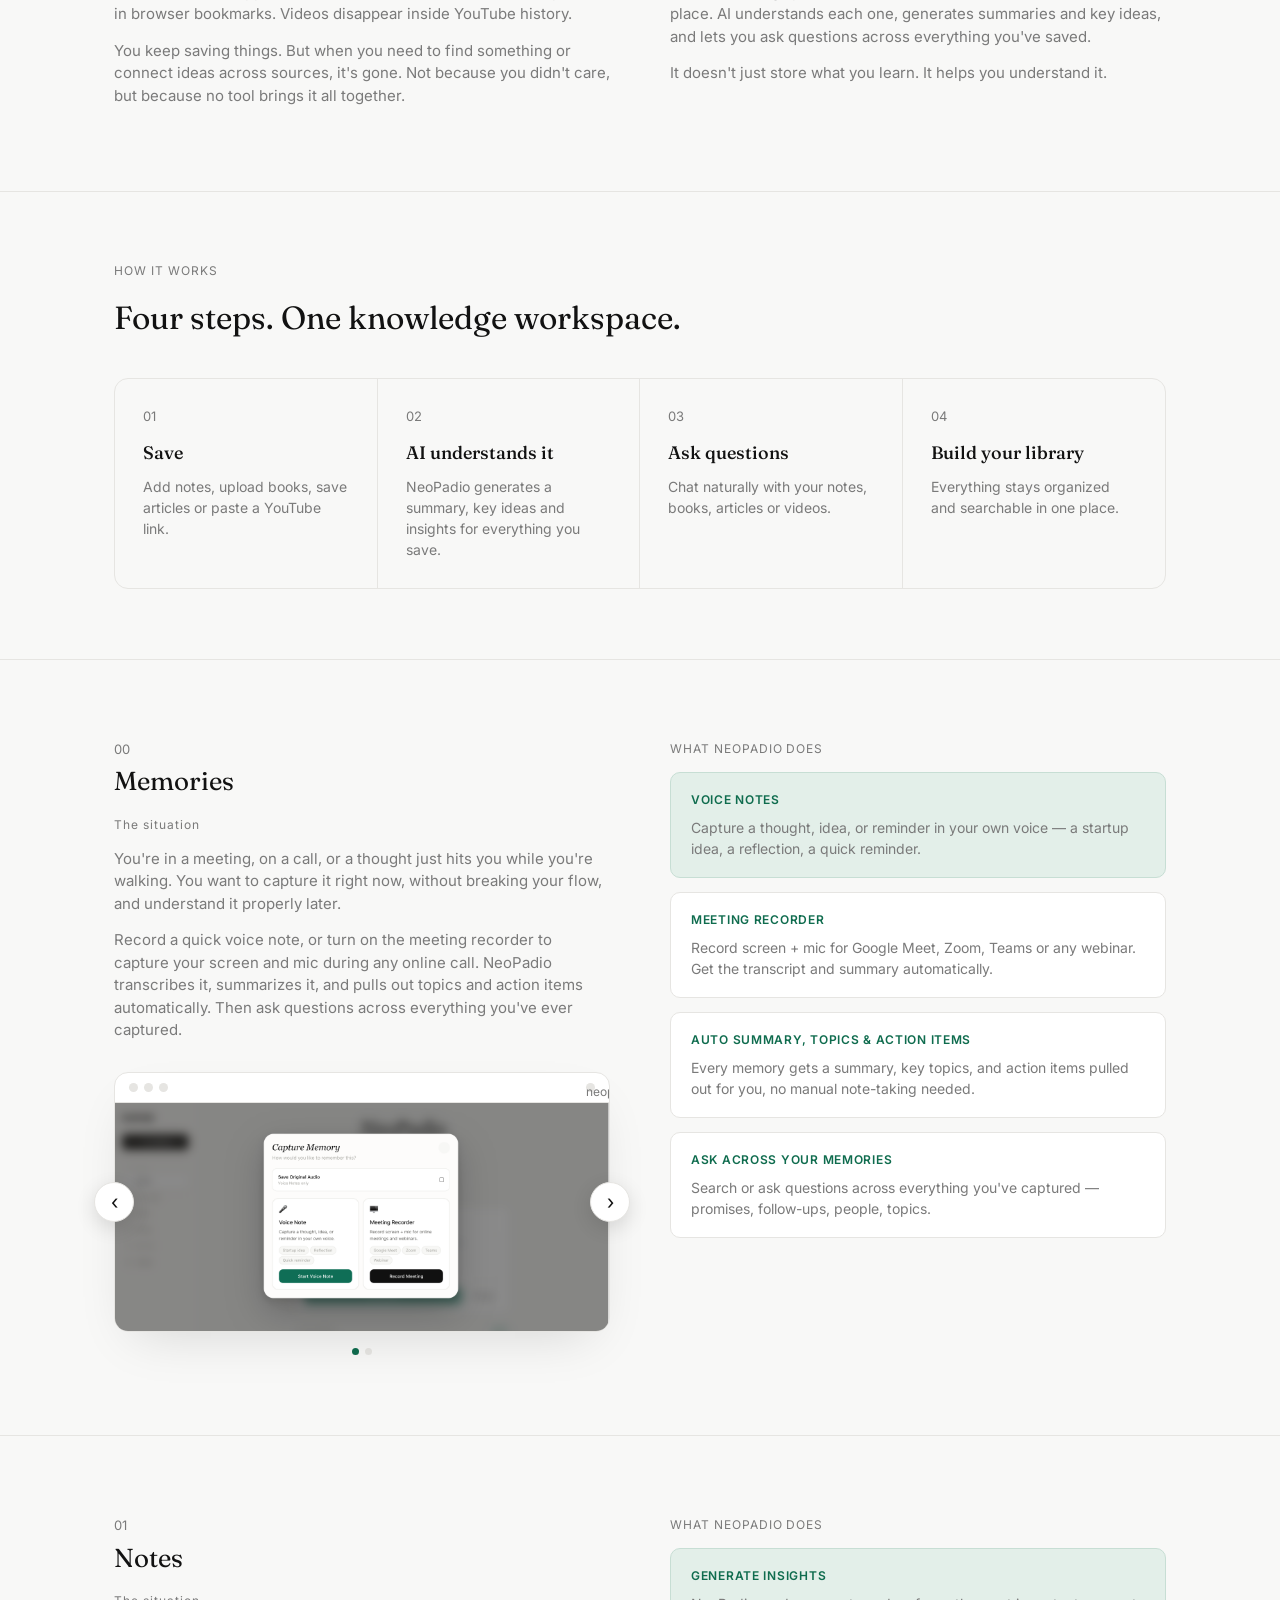
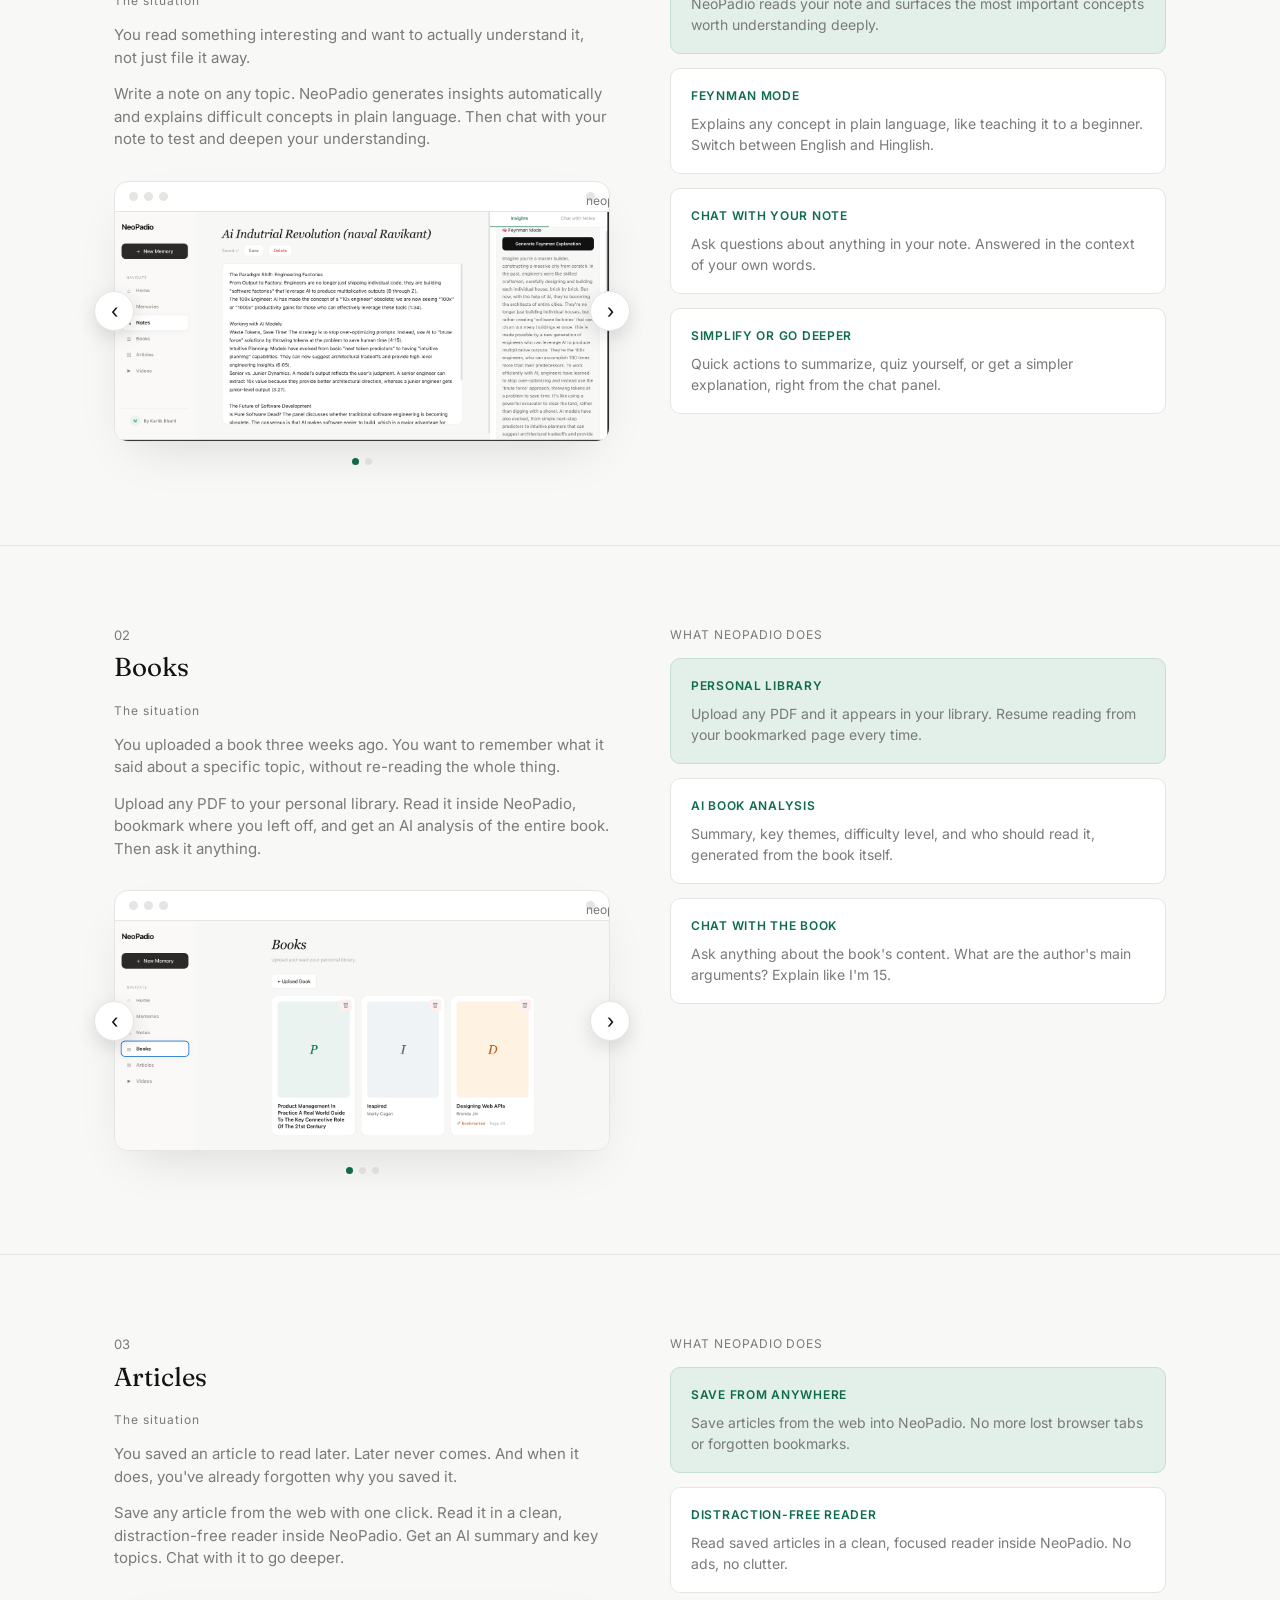
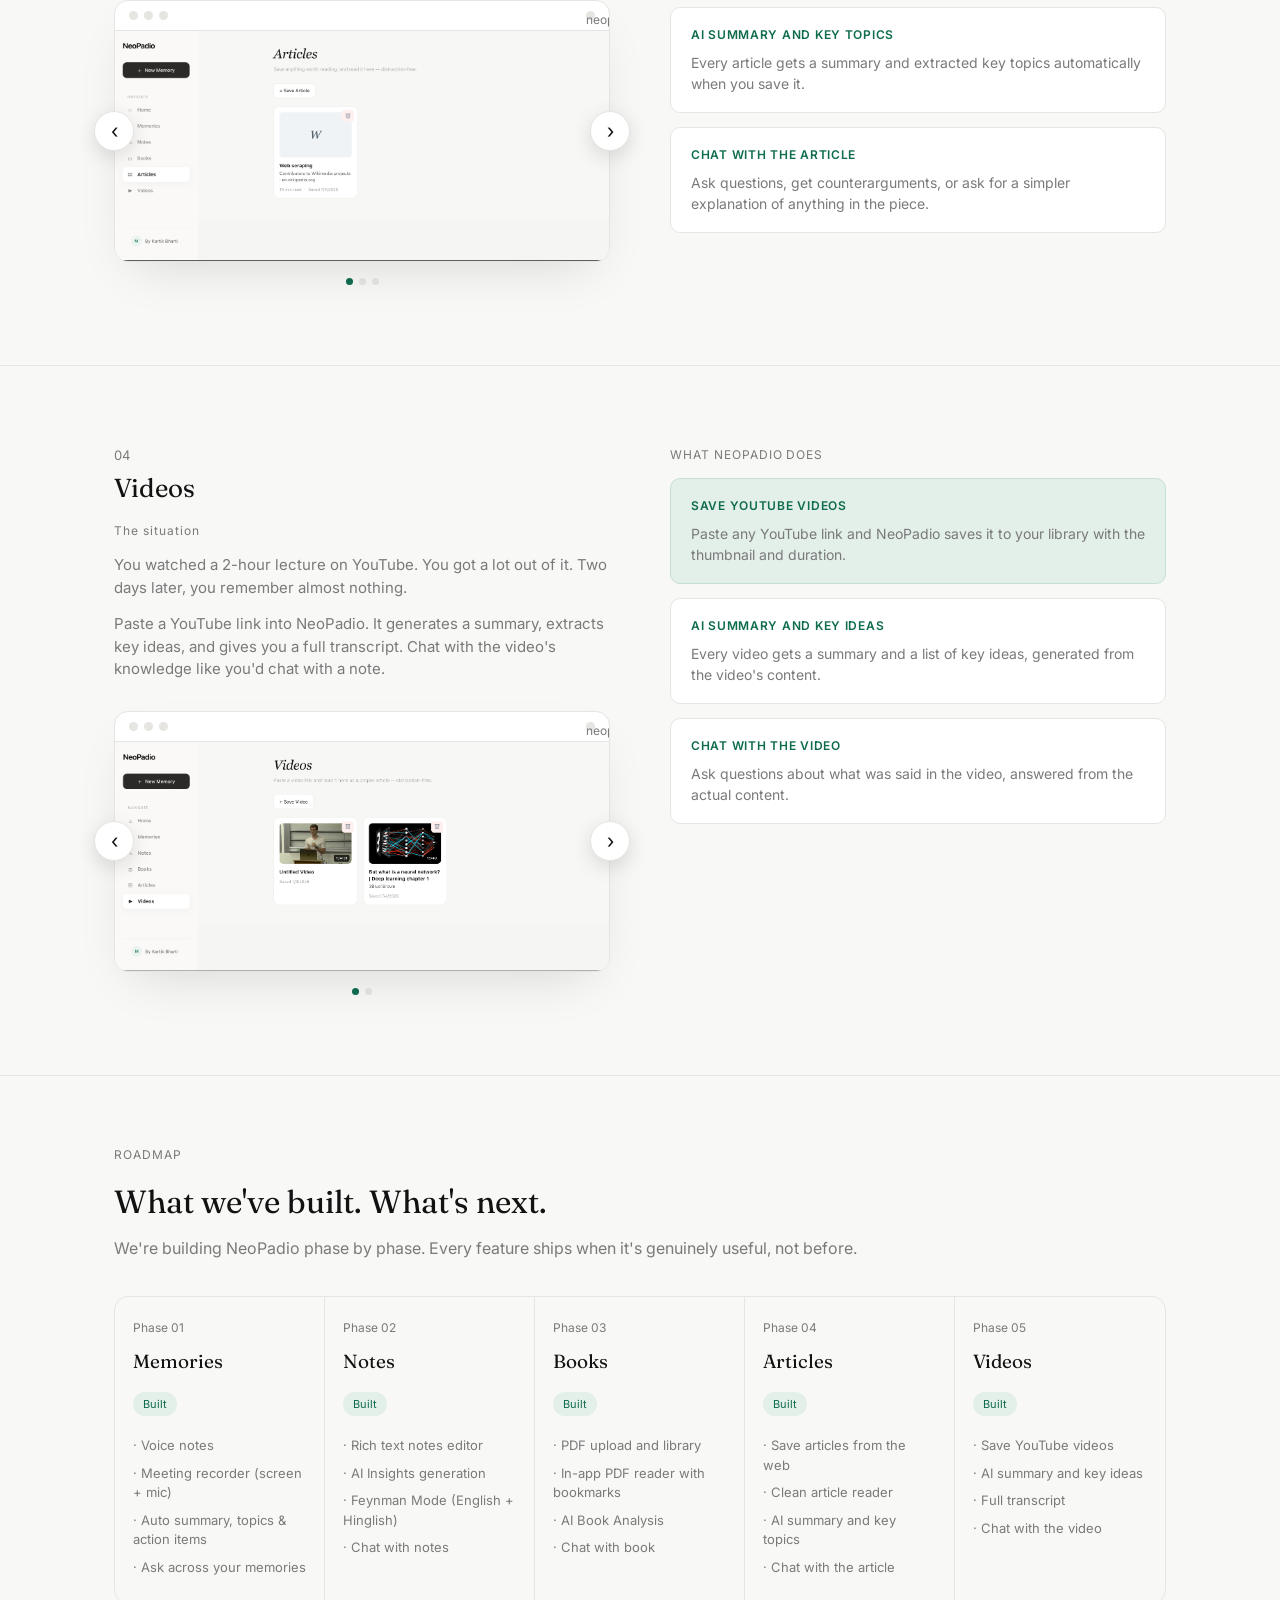
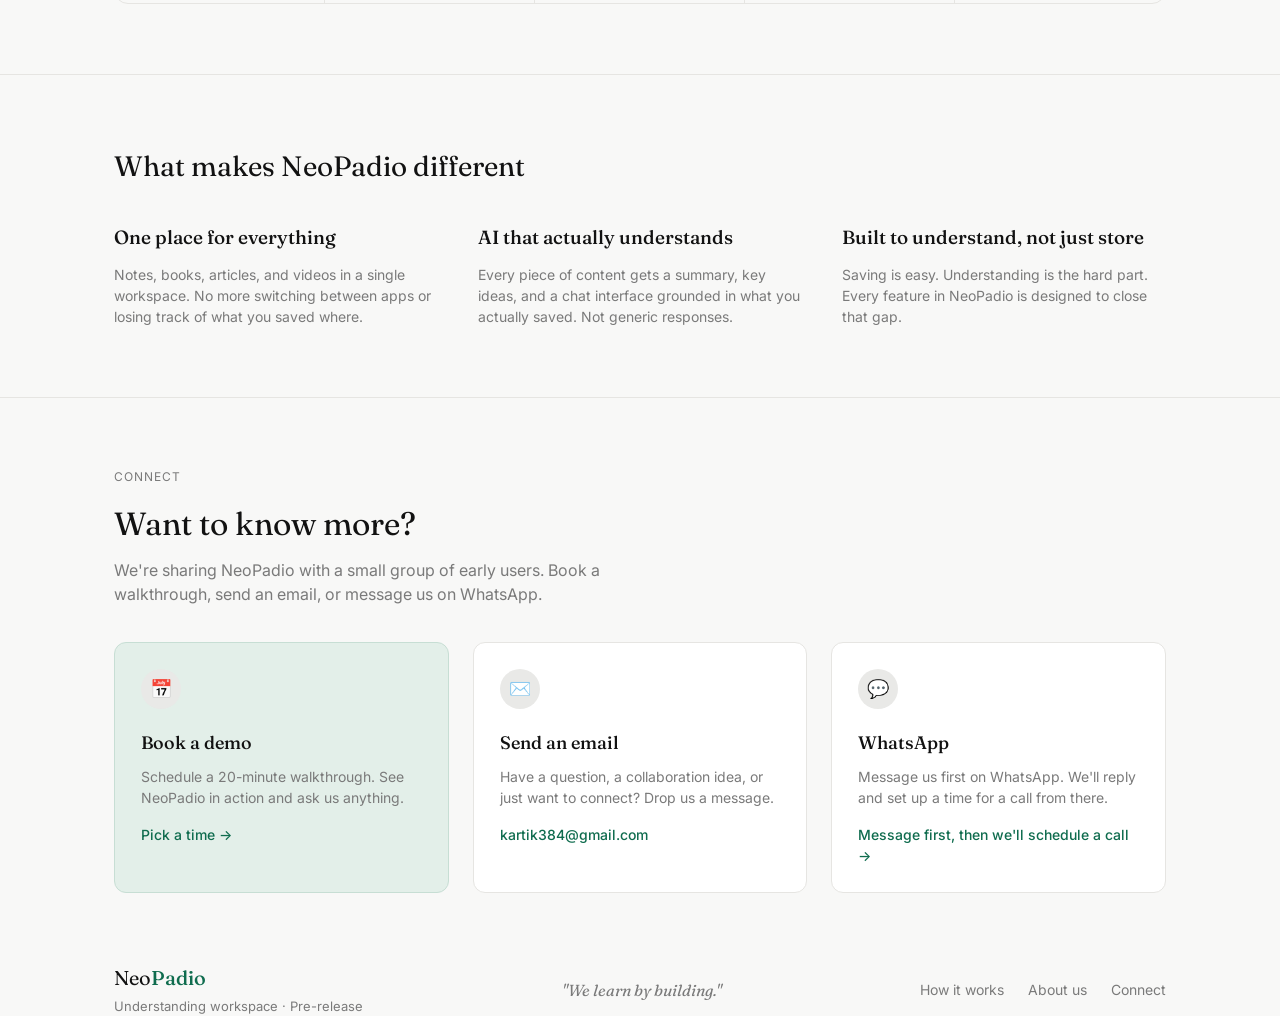
==== commit 9d9601be: "Fix anchor-scroll spacing under sticky header, add Philosophy section title Sections were tucked und" ====
--- a/index.html
+++ b/index.html
@@ -66,6 +66,10 @@
 </section>
 
 <section id="philosophy">
+  <div class="wrap">
+    <div class="eyebrow">Philosophy</div>
+    <h2 style="font-size:32px;margin-bottom:40px;">What we believe about learning.</h2>
+  </div>
   <div class="wrap two-col">
     <div>
       <div class="eyebrow">The problem</div>
--- a/style.css
+++ b/style.css
@@ -129,7 +129,7 @@
 .lightbox-dots span.active{background:#fff;}
 
 /* SECTION generic */
-section{padding:70px 0;border-top:1px solid var(--border);}
+section{padding:70px 0;border-top:1px solid var(--border);scroll-margin-top:150px;}
 .eyebrow{font-size:12px;letter-spacing:.08em;color:var(--muted);text-transform:uppercase;margin-bottom:14px;}
 .two-col{display:grid;grid-template-columns:1fr 1fr;gap:60px;}
 .two-col h2{font-size:32px;line-height:1.25;margin-bottom:18px;}
